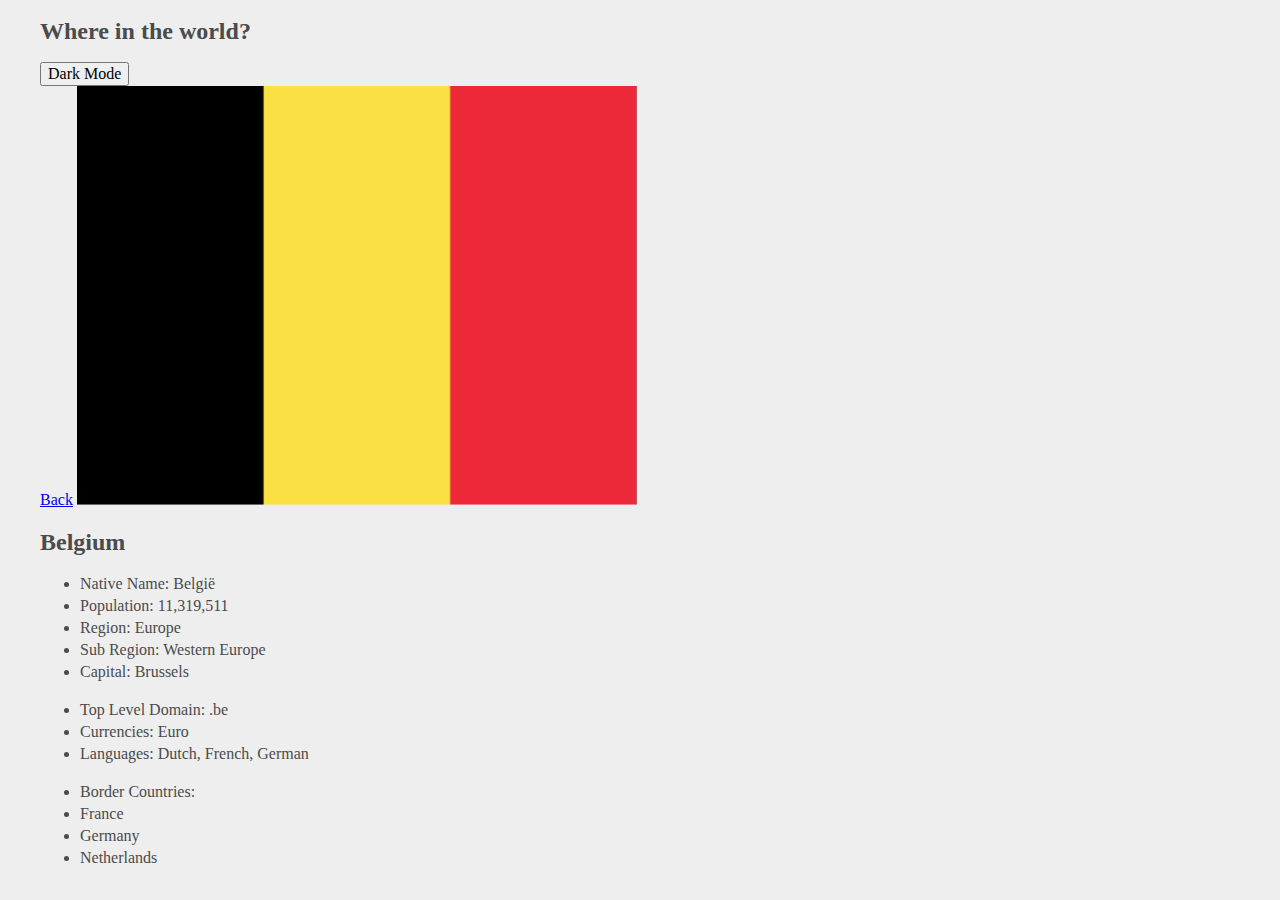
==== about-country.html @ 85a8c7d8 "add container,fonts,js-file," ====
<!DOCTYPE html>
<html lang="en">
<head>
    <meta charset="UTF-8">
    <meta http-equiv="X-UA-Compatible" content="IE=edge">
    <meta name="viewport" content="width=device-width, initial-scale=1.0">
    <title>Countries</title>
    <link rel="stylesheet" href="styles.css/normalize.css">
    <link rel="stylesheet" href="styles.css/styles.css">
</head>
<body>
    <header class="site-header">
        <div class="header-wrapper container">
            <h2 class="header-question">Where in the world?</h2>
            <button class="dark-mode">Dark Mode</button>
        </div>
    </header>
    <!-- main -->
  <main class="site-main">
      <div class="list-wrapper container">
          <div class="left-wrapper">
              <a class="to-back" href="index.html">Back</a>
              <img class="flag-of-belgium" src="img/belgium.svg" alt="belgium" width="560" height="401">
            </div>
            <div class="right-wrapper">
                <h2 class="main-theme">Belgium</h2>
                <div class="information-list-wrapper">
                    <ul class="information-list">
                        <li class="left-information-list-item">Native Name: <span class="bottom-text">België</span></li>
                        <li class="left-information-list-item">Population: <span class="bottom-text">11,319,511</span></li>
                        <li class="left-information-list-item">Region: <span class="bottom-text">Europe</span></li>
                        <li class="left-information-list-item">Sub Region: <span class="bottom-text">Western Europe</span></li>
                        <li class="left-information-list-item">Capital: <span class="bottom-text">Brussels</span></li>
                    </ul>
                    <ul class="right-information-list">
                        <li class="right-information-list-item">Top Level Domain:<span class="bottom-text"> .be</span></li>
                        <li class="right-information-list">Currencies:<span class="bottom-text"> Euro</span></li>
                        <li class="right-information-list">Languages:<span class="bottom-text"> Dutch, French, German</span></li>
                    </ul>
                </div>
                <ul class="bottom-list">
                    <li class="bottom-list-item bottom-theme">Border Countries: </li>
                    <li class="bottom-list-item"><span class="bottom-text border">France</span></li>
                    <li class="bottom-list-item"><span class="bottom-text border">Germany</span></li>
                    <li class="bottom-list-item"><span class="bottom-text border">Netherlands</span></li>
                </ul>
            </div>
      <span class="bold-text"></div></span>
  </main>
---- styles.css/styles.css ----
/* global */
*{box-sizing: border-box;}

html {
    height: 100%;
}
body{
    display: flex;
    flex-direction: column;
    height: 100%;
    margin: 0;
    padding: 0;
    font-size: 16px;
    line-height: 22px;
    font-family: "rubik" "rubik mono one" "sans-serif";
    color:#4a4b4c;
    background-color:#eee;
    flex-wrap: nowrap;
}
img{
    height:auto;
    max-width: 100%;   
}
*:focus{
    outline: 3px dashed skyblue;
    outline-offset: 3px;
}
.container{
    max-width: 1260px;
    width: 100%;
    padding-left: 30px;
    padding-right: 30px;
    margin-left: auto;
    margin-right: auto;
}
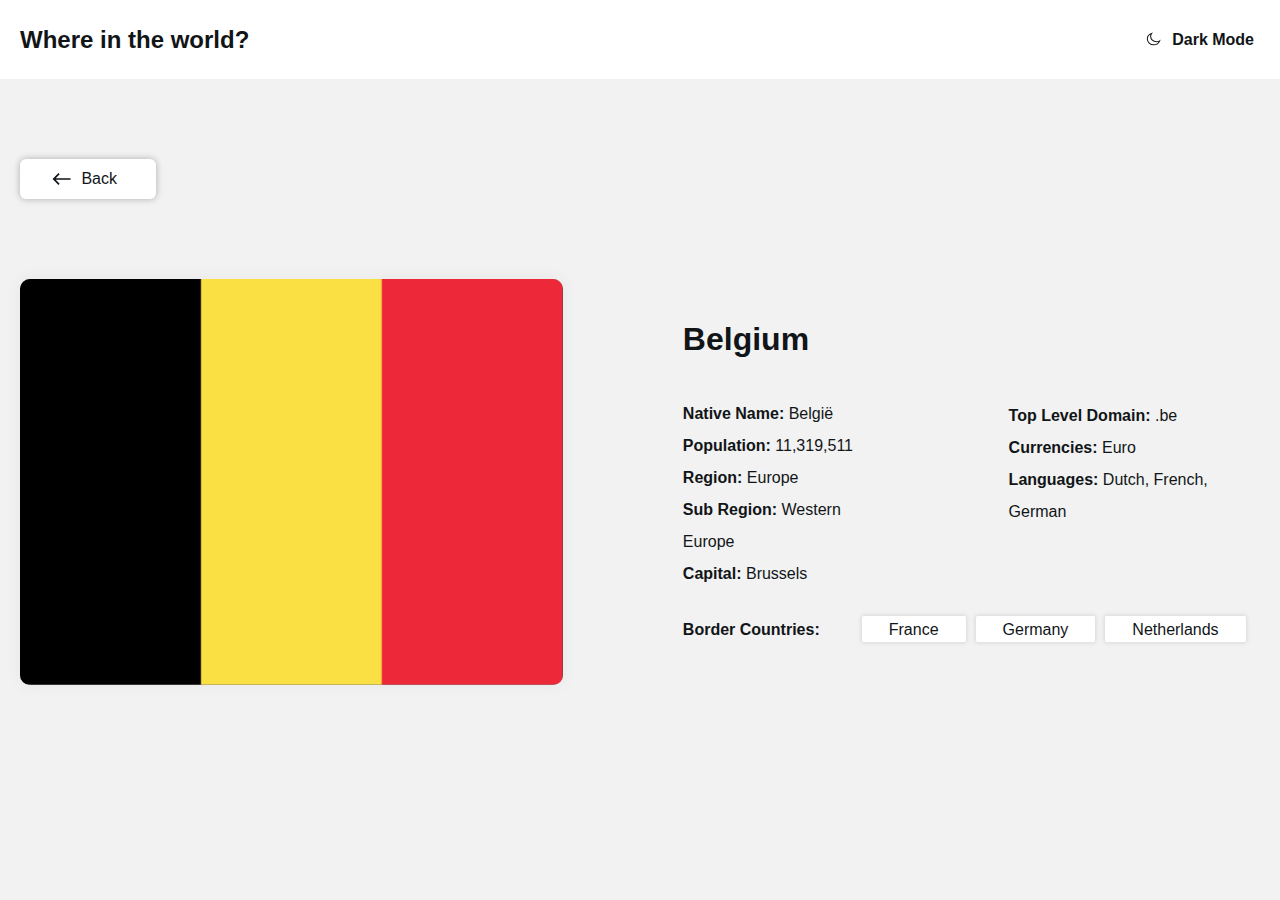
==== commit 692016c3: "add icons,dark mode" ====
--- a/about-country.html
+++ b/about-country.html
@@ -11,16 +11,16 @@
 <body>
     <header class="site-header">
         <div class="header-wrapper container">
-            <h2 class="header-question">Where in the world?</h2>
+            <h2 class="header-question"><a class="question-link" href="">Where in the world?</a></h2>
             <button class="dark-mode">Dark Mode</button>
         </div>
     </header>
     <!-- main -->
-  <main class="site-main">
-      <div class="list-wrapper container">
-          <div class="left-wrapper">
-              <a class="to-back" href="index.html">Back</a>
-              <img class="flag-of-belgium" src="img/belgium.svg" alt="belgium" width="560" height="401">
+    <main class="site-main">
+        <div class="list-wrapper container">
+            <div class="left-wrapper">
+                <a class="to-back" href="index.html">Back</a>
+                <img class="flag-of-belgium" src="img/belgium.svg" alt="belgium" width="560" height="401">
             </div>
             <div class="right-wrapper">
                 <h2 class="main-theme">Belgium</h2>
@@ -45,5 +45,7 @@
                     <li class="bottom-list-item"><span class="bottom-text border">Netherlands</span></li>
                 </ul>
             </div>
-      <span class="bold-text"></div></span>
-  </main>+            <span class="bold-text"></div></span>
+        </main>
+        <script src="js/main.js"></script>
+    </body>--- a/styles.css/styles.css
+++ b/styles.css/styles.css
@@ -1,4 +1,48 @@
 /* global */
+@font-face {
+    font-family: 'Nunito Sans';
+    src: url('../fonts/NunitoSans-Light.woff2') format('woff2'),
+    url('../fonts/NunitoSans-Light.woff') format('woff');
+    font-weight: 300;
+    font-style: normal;
+    font-display: swap;
+}
+
+@font-face {
+    font-family: 'Nunito Sans';
+    src: url('../fonts/NunitoSans-SemiBold.woff2') format('woff2'),
+    url('../fonts/NunitoSans-SemiBold.woff') format('woff');
+    font-weight: 600;
+    font-style: normal;
+    font-display: swap;
+}
+
+@font-face {
+    font-family: 'Nunito Sans';
+    src: url('../fonts/') format('woff2'),
+    url('../fonts/NunitoSans-Regular.woff') format('woff');
+    font-weight: normal;
+    font-style: normal;
+    font-display: swap;
+}
+
+@font-face {
+    font-family: 'Nunito Sans';
+    src: url('../fonts/NunitoSans-Bold.woff2') format('woff2'),
+    url('../fonts/NunitoSans-Bold.woff') format('woff');
+    font-weight: bold;
+    font-style: normal;
+    font-display: swap;
+}
+/* Custom Property */
+:root{
+    --font-family-text:'Nunito-sans','Arial',"Sans-serif";
+    --basic-color:#f2f2f2;
+    --text-color:#111517;
+    --bg-color:#fff;
+    --placeholder-color:#848484;
+}
+
 *{box-sizing: border-box;}
 
 html {
@@ -10,26 +54,295 @@
     height: 100%;
     margin: 0;
     padding: 0;
-    font-size: 16px;
-    line-height: 22px;
-    font-family: "rubik" "rubik mono one" "sans-serif";
-    color:#4a4b4c;
-    background-color:#eee;
+    font-size: 14px;
+    line-height: 16px;
+    font-family:var(--font-family-text);
+    color:var(--text-color);
+    background-color:var(--basic-color);
     flex-wrap: nowrap;
+}
+.dark-mode-click{
+    --basic-color:#202c36;
+    --text-color:#fff;
+    --bg-color:#2b3844;
+    --placeholder-color:#fff;
 }
 img{
     height:auto;
     max-width: 100%;   
 }
 *:focus{
-    outline: 3px dashed skyblue;
+    outline: 3px dashed rgb(148, 137, 137);
     outline-offset: 3px;
 }
 .container{
-    max-width: 1260px;
+    max-width: 1320px;
     width: 100%;
-    padding-left: 30px;
-    padding-right: 30px;
+    padding-left: 20px;
+    padding-right: 20px;
     margin-left: auto;
     margin-right: auto;
 }
+
+/* site-header */
+.site-header {
+    background-color:var(--bg-color);
+}
+.header-wrapper {
+    display: flex;
+    align-items: center;
+    justify-content: space-between;
+}
+.header-question {
+    font-family:var(--font-family-text);
+    font-weight: 800;
+    font-size: 24px;
+    line-height: 33px;
+    margin: 0;
+    padding-top: 23px;
+    padding-bottom: 23px;
+}
+.question-link{
+    text-decoration: none;
+    color:var(--text-color);
+}
+.dark-mode {
+    border: none;
+    display: flex;
+    background-color: transparent;
+    align-items: center;
+    color:var(--text-color);
+    font-family:var(--font-family-text);
+    font-weight: 600;
+    font-size: 16px;
+    line-height: 22px;
+}
+.dark-mode::before{
+    background-image:url(../img/moon.svg);
+    content:"";
+    background-repeat: no-repeat;
+    display: block;
+    width: 15px;
+    height: 15px;
+    background-size: contain;
+    margin-right: 11px;
+}
+
+/* site-main */
+.site-main {
+}
+.search-part {
+    display: flex;
+    align-items: center;
+    justify-content: space-between;
+}
+.search-input {
+    background:var(--bg-color);
+    box-shadow: 0px 2px 9px rgba(0, 0, 0, 0.0532439);
+    border-radius: 5px;
+    padding: 18px 270px 18px 74px;
+    border:none;
+    margin-top: 48px;
+    font-weight: 400;
+    font-size: 14px;
+    line-height: 20px;
+}
+.search-input::before{
+    background-image:url(../img/search-icon.svg);
+    content: "";
+    width: 9px;
+    height: 9px;
+    background-repeat: no-repeat;
+    background-position: 34px center;
+}
+.list{
+    padding: 18px 25px 18px 24px;
+    background: var(--bg-color);
+    box-shadow: 0px 2px 9px rgba(0, 0, 0, 0.0532439);
+    border-radius: 5px;
+    margin-top: 48px;
+    border:0;
+    font-weight: 400;
+    font-size: 14px;
+    line-height: 20px;
+    font-family: var(--font-family-text);
+    font-weight: 400;
+    font-size: 14px;
+    line-height: 20px;
+}
+
+.different-countries {
+}
+.flag-list {
+    display: flex;
+    flex-wrap: wrap;
+    align-items: center;
+    padding-top: 48px;
+    margin: 0;
+    list-style: none;
+    padding-left: 0;
+}
+.flag-list-item {
+    border-radius: 5px;
+    background-color: var(--bg-color);
+    width: 264px;
+    height: 336px;
+    margin-right: 74px;
+    margin-bottom: 72px;
+}
+.flag-list-item:nth-child(4n){
+    margin-right: 0;
+}
+.link-wrapper {
+}
+.flag-img{
+    border-radius:5px 5px 0px 0px;
+}
+
+.about-country {
+    padding-top: 24px;
+    padding-left: 24px;
+    padding-bottom: 46px;
+}
+.main-link{
+    
+    font-family:var(--font-family-text);
+    font-weight: 600;
+    font-size: 18px;
+    line-height: 26px;
+    display: inline-block;
+    padding-bottom: 16px;
+    color: var(--text-color);
+    text-decoration: none;
+}
+
+.about-country-text {
+    padding-top: 8px;
+    margin: 0;
+}
+.avatar {
+    font-weight: 600;
+}
+
+/* site-main */
+.site-main {
+    background-color: var(--basic-color);
+}
+.list-wrapper {
+    display: flex;
+    align-items: center;
+    padding-top: 80px;
+}
+.left-wrapper {
+}
+.flag-of-belgium{
+    display:block;
+    margin-top: 80px;
+    background-color: #808080;
+    box-shadow: 0px 0px 14px 4px rgba(0, 0, 0, 0.0294384);
+    border-radius: 10.0057px;
+    
+}
+.to-back {
+    background-color: var(--bg-color);
+    box-shadow: 0px 0px 7px rgba(0, 0, 0, 0.293139);
+    border-radius: 6px;
+    display: flex;
+    width: 136px;
+    padding-bottom: 10px;
+    align-items: center;
+    font-weight: 300;
+    font-size: 16px;
+    line-height: 20px;
+    text-decoration: none;
+    color:var(--text-color);
+    display: flex;
+    padding: 10px 39px 10px 32px;
+}
+.to-back::before{
+    display: flex;
+    align-items: center;
+    width: 20px;
+    height: 20px;
+    background-repeat: no-repeat;
+    background-size:contain;
+    margin-right: 10px;
+    background-image:url(../img/cursor.svg);
+    background-position: center center;
+    content:"";
+    
+}
+.right-wrapper {
+    margin-left: 120px;
+    padding-top: 129px;
+}
+.main-theme {
+    font-weight: 800;
+    font-size: 32px;
+    line-height: 44px;
+    color: var(--text-color);
+    margin: 0;
+    padding-bottom: 23px;
+}
+.information-list-wrapper {
+    display: flex;  
+}
+.information-list {
+    list-style: none;
+    padding: 0;
+    margin-right: 120px;
+    
+}
+.left-information-list-item {
+    font-weight: 600;
+    font-size: 16px;
+    line-height: 32px;
+}
+.right-information-list {
+    font-weight: 600;
+    font-size: 16px;
+    line-height: 32px;
+    list-style: none;
+    padding: 0;
+}
+
+.bottom-list {
+    display: flex;
+}
+.bottom-list-item {
+    font-weight: 600;
+}
+.bottom-text{
+    font-weight:300;
+}
+.bottom-list {
+    display: flex;
+    list-style: none;
+    padding: 0;
+}
+.bottom-list-item {
+    font-weight: 600;
+    font-size: 16px;
+    line-height: 24px;
+    
+}
+.border{
+    padding-top: 5px;
+    padding-bottom: 4px;
+    padding-right: 27px;
+    padding-left: 27px;
+    background: var(--bg-color);
+    box-shadow: 0px 0px 4px 1px rgba(0, 0, 0, 0.104931);
+    border-radius: 2px;
+    margin-right: 10px;
+}
+
+.bottom-theme {
+    margin-right: 42px;
+}
+.search-input::placeholder{
+    color:var(--placeholder-color);
+}
+.list::placeholder{
+    color:var(--placeholder-color);
+}